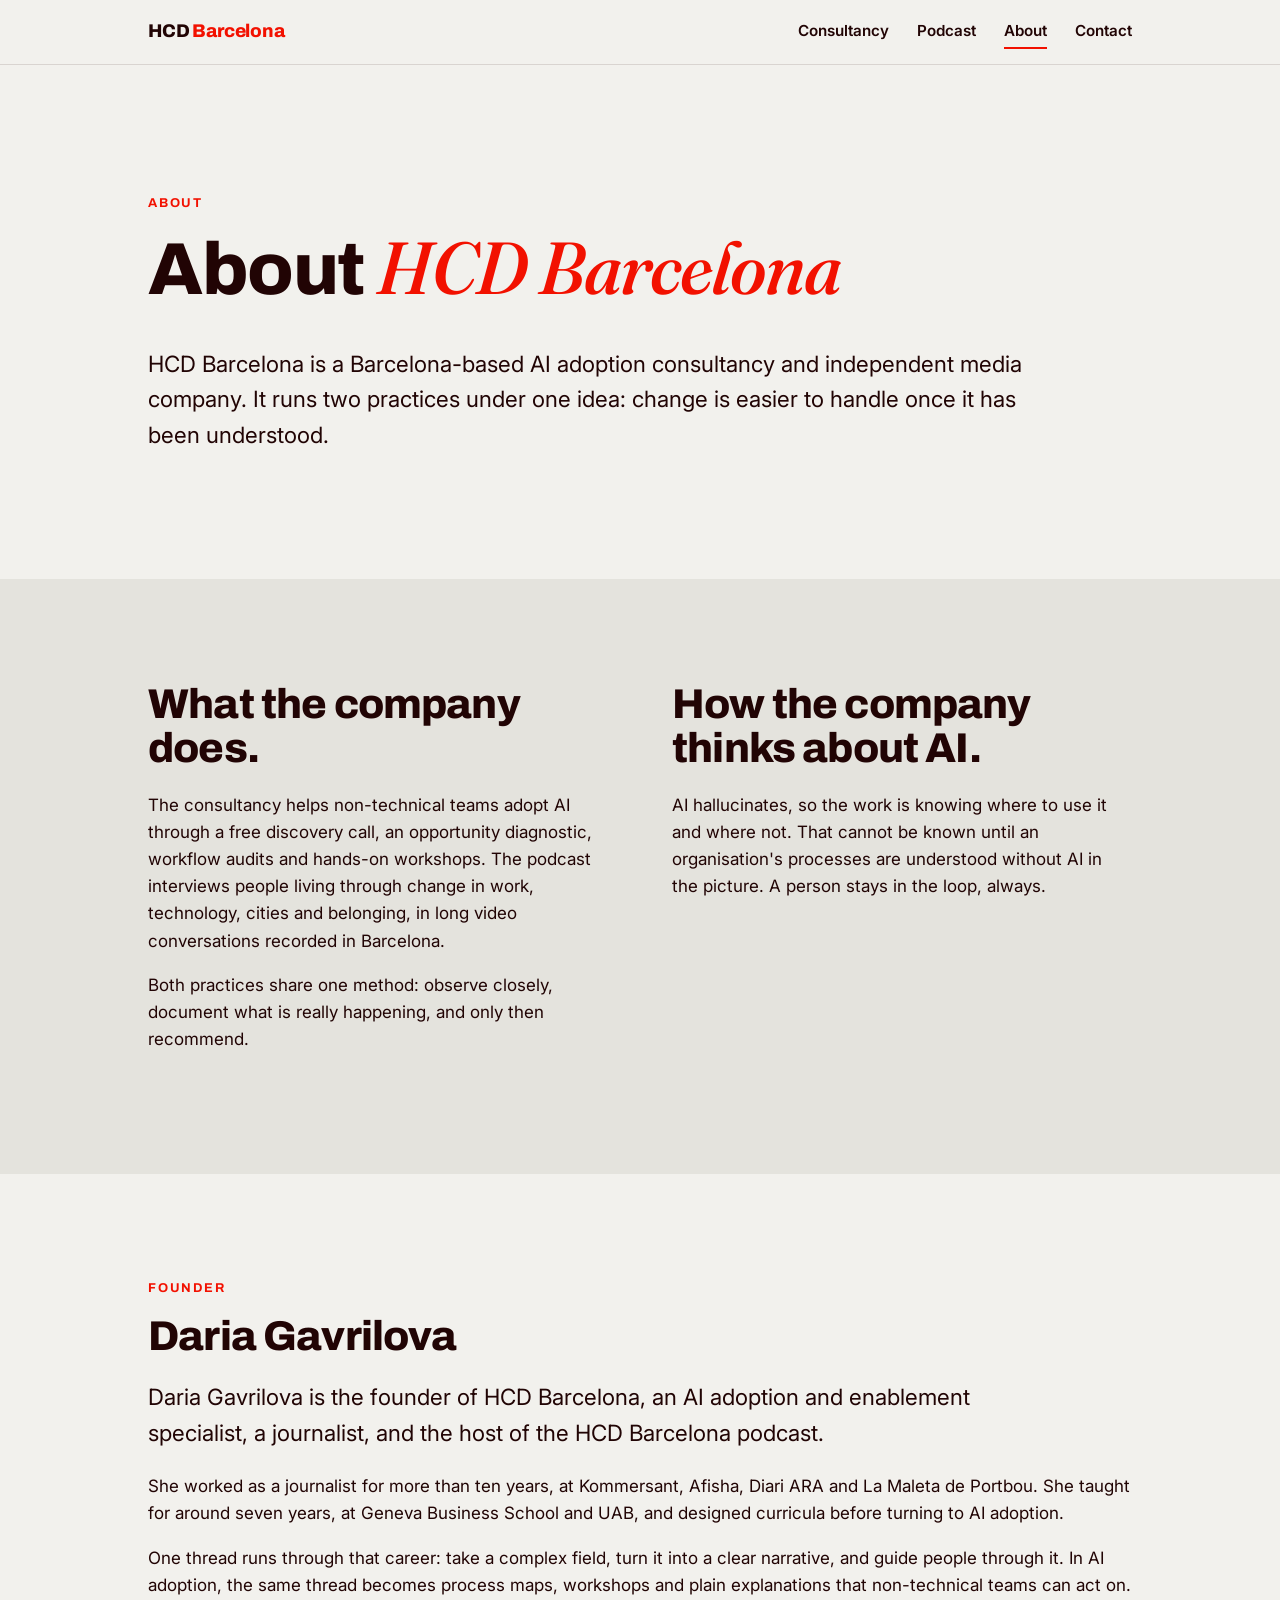
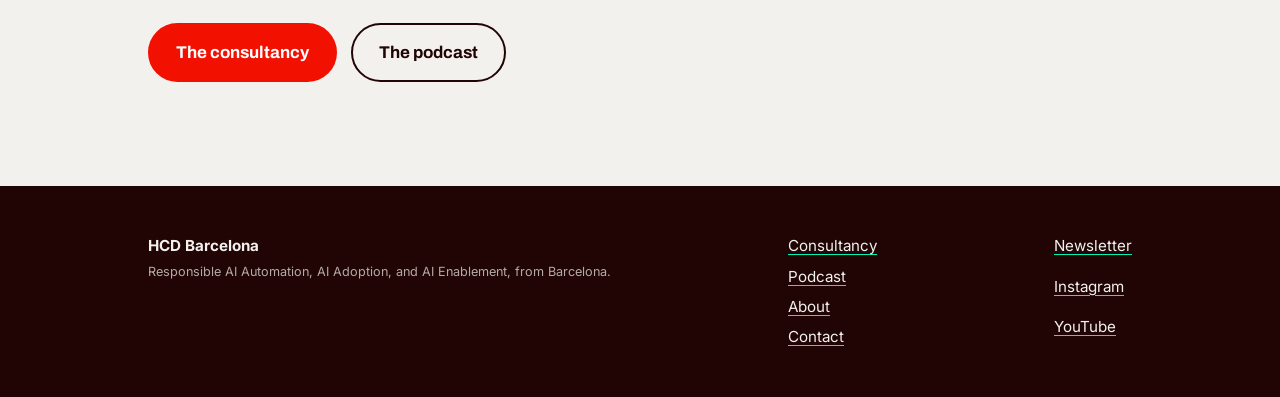
==== about/index.html @ b89d67d3 "Consultancy: four products (free Discovery Call, AI Opportunity Diagnostic, AI Workflow Audit, AI Ad" ====
<!doctype html>
<html lang="en">
<head>
<meta charset="utf-8">
<meta name="viewport" content="width=device-width, initial-scale=1">
<title>About HCD Barcelona | Founder Daria Gavrilova</title>
<meta name="description" content="HCD Barcelona is a Barcelona-based AI adoption consultancy and independent media company, founded by journalist and AI adoption specialist Daria Gavrilova.">
<meta property="og:title" content="About HCD Barcelona | Founder Daria Gavrilova">
<meta property="og:description" content="HCD Barcelona is a Barcelona-based AI adoption consultancy and independent media company, founded by journalist and AI adoption specialist Daria Gavrilova.">
<meta property="og:type" content="profile">
<meta property="og:url" content="https://hcdbarcelona.com/about/">
<link rel="canonical" href="https://hcdbarcelona.com/about/">
<link rel="preconnect" href="https://fonts.googleapis.com">
<link rel="preconnect" href="https://fonts.gstatic.com" crossorigin>
<link href="https://fonts.googleapis.com/css2?family=Archivo:wght@600;700;800&family=Fraunces:ital,wght@1,500&family=Inter:wght@400;600&display=swap" rel="stylesheet">
<link rel="icon" type="image/png" href="../assets/img/favicon.png">
<meta property="og:image" content="https://hcdbarcelona.com/assets/img/hcd-square.png">
<link rel="stylesheet" href="../css/style.css?v=20261007h">
<script type="application/ld+json">{"@context": "https://schema.org", "@type": "Person", "name": "Daria Gavrilova", "jobTitle": "Founder of HCD Barcelona; AI adoption and enablement specialist, journalist and host", "worksFor": {"@type": "Organization", "name": "HCD Barcelona", "url": "https://hcdbarcelona.com/"}, "url": "https://hcdbarcelona.com/about/", "sameAs": ["https://www.youtube.com/@hcdbarcelona", "https://www.instagram.com/hcdbarcelona", "https://ladaria.substack.com"]}</script>
</head>
<body>
<header class="site-header"><div class="wrap">
  <a class="brand" href="../">HCD <span>Barcelona</span></a>
  <nav class="nav" aria-label="Main">
    <a href="../consultancy/">Consultancy</a>
    <a href="../podcast/">Podcast</a>
    <a href="../about/">About</a>
    <a href="../contact/">Contact</a>
  </nav>
</div></header>

<main>
<section class="hero"><div class="wrap">
  <p class="eyebrow">About</p>
  <h1>About <em>HCD Barcelona</em></h1>
  <p class="lede">HCD Barcelona is a Barcelona-based AI adoption consultancy and independent media company. It runs two practices under one idea: change is easier to handle once it has been understood.</p>
</div></section>

<section class="band"><div class="wrap split">
  <div>
    <h2>What the company does.</h2>
    <p>The consultancy helps non-technical teams adopt AI through a free discovery call, an opportunity diagnostic, workflow audits and hands-on workshops. The podcast interviews people living through change in work, technology, cities and belonging, in long video conversations recorded in Barcelona.</p>
    <p>Both practices share one method: observe closely, document what is really happening, and only then recommend.</p>
  </div>
  <div>
    <h2>How the company thinks about AI.</h2>
    <p>AI hallucinates, so the work is knowing where to use it and where not. That cannot be known until an organisation's processes are understood without AI in the picture. A person stays in the loop, always.</p>
  </div>
</div></section>

<section><div class="wrap">
  <p class="eyebrow">Founder</p>
  <h2>Daria Gavrilova</h2>
  <!-- TODO: add portrait photo in assets/img/ -->
  <p class="lede">Daria Gavrilova is the founder of HCD Barcelona, an AI adoption and enablement specialist, a journalist, and the host of the HCD Barcelona podcast.</p>
  <p>She worked as a journalist for more than ten years, at Kommersant, Afisha, Diari ARA and La Maleta de Portbou. She taught for around seven years, at Geneva Business School and UAB, and designed curricula before turning to AI adoption.</p>
  <p>One thread runs through that career: take a complex field, turn it into a clear narrative, and guide people through it. In AI adoption, the same thread becomes process maps, workshops and plain explanations that non-technical teams can act on.</p>
  <div class="actions">
    <a class="btn" href="../consultancy/">The consultancy</a>
    <a class="btn ghost" href="../podcast/">The podcast</a>
  </div>
</div></section>
</main>

<footer class="site-footer"><div class="wrap">
  <div><strong>HCD Barcelona</strong><br><small>Responsible AI Automation, AI Adoption, and AI Enablement, from Barcelona.</small></div>
  <ul>
    <li><a href="../consultancy/">Consultancy</a></li>
    <li><a href="../podcast/">Podcast</a></li>
    <li><a href="../about/">About</a></li>
    <li><a href="../contact/">Contact</a></li>
  </ul>
  <ul>
    <li><a href="https://ladaria.substack.com" rel="noopener">Newsletter</a></li>
    <li><a href="https://www.instagram.com/hcdbarcelona" rel="noopener">Instagram</a></li>
    <li><a href="https://www.youtube.com/@hcdbarcelona" rel="noopener">YouTube</a></li>
    <!-- TODO: add LinkedIn URL -->
  </ul>
</div></footer>
<script src="../js/main.js?v=20261007h"></script>
</body>
</html>
---- css/style.css ----
:root {
  --cream: #e4e3dd;
  --paper: #f2f1ed;
  --red: #f21100;
  --brown: #733d39;
  --black: #210404;
  --blue: #3e0486;
  --mint-dark: #397365;
  --mint: #00f2b6;
  --maxw: 1080px;
  --pad: clamp(20px, 5vw, 48px);
}

*, *::before, *::after { box-sizing: border-box; }
html { scroll-behavior: smooth; }
body {
  margin: 0;
  background: var(--paper);
  color: var(--black);
  font-family: "Inter", system-ui, -apple-system, "Segoe UI", sans-serif;
  font-size: 1.0625rem;
  line-height: 1.6;
  -webkit-font-smoothing: antialiased;
}
img, iframe { max-width: 100%; display: block; }
a { color: inherit; text-decoration-color: var(--red); text-underline-offset: 3px; }
a:hover { color: var(--red); }

h1, h2, h3 {
  font-family: "Archivo", "Arial Black", sans-serif;
  font-weight: 800;
  line-height: 1.05;
  letter-spacing: -0.02em;
  margin: 0 0 0.5em;
}
h1 { font-size: clamp(2.4rem, 7vw, 4.6rem); }
h2 { font-size: clamp(1.7rem, 4vw, 2.6rem); }
h3 { font-size: 1.25rem; letter-spacing: -0.01em; }
em, .serif { font-family: "Fraunces", Georgia, serif; font-style: italic; font-weight: 500; }
p { margin: 0 0 1em; }
.lede { font-size: clamp(1.15rem, 2.4vw, 1.4rem); max-width: 40em; }

.wrap { max-width: var(--maxw); margin: 0 auto; padding: 0 var(--pad); }
section { padding: clamp(48px, 9vw, 104px) 0; }
.band { background: var(--cream); }
.dark { background: var(--black); color: var(--paper); }
.dark a { text-decoration-color: var(--mint); }
.eyebrow {
  font-family: "Archivo", sans-serif;
  font-weight: 700;
  font-size: 0.8rem;
  letter-spacing: 0.14em;
  text-transform: uppercase;
  color: var(--red);
  margin-bottom: 1rem;
}
.dark .eyebrow { color: var(--mint); }

/* header */
.site-header {
  position: sticky; top: 0; z-index: 10;
  background: var(--paper);
  border-bottom: 1px solid rgba(33, 4, 4, 0.12);
}
.site-header .wrap { display: flex; align-items: center; justify-content: space-between; gap: 16px; min-height: 64px; flex-wrap: wrap; }
.brand { font-family: "Archivo", sans-serif; font-weight: 800; text-decoration: none; letter-spacing: -0.01em; font-size: 1.15rem; }
.brand span { color: var(--red); }
.nav { display: flex; gap: clamp(14px, 3vw, 28px); flex-wrap: wrap; }
.nav a { text-decoration: none; font-weight: 600; font-size: 0.95rem; padding: 4px 0; border-bottom: 2px solid transparent; }
.nav a:hover, .nav a[aria-current="page"] { border-bottom-color: var(--red); color: inherit; }

/* buttons */
.btn {
  display: inline-block;
  background: var(--red); color: #fff;
  font-family: "Archivo", sans-serif; font-weight: 700;
  padding: 14px 26px; border-radius: 999px;
  text-decoration: none; border: 2px solid var(--red);
  transition: transform .15s ease, background .15s ease;
}
.btn:hover { color: #fff; background: var(--black); border-color: var(--black); transform: translateY(-1px); }
.btn.ghost { background: transparent; color: inherit; border-color: currentColor; }
.btn.ghost:hover { background: var(--black); color: var(--paper); border-color: var(--black); }
.actions { display: flex; gap: 14px; flex-wrap: wrap; margin-top: 1.5rem; }

/* hero */
.hero { padding-top: clamp(56px, 11vw, 128px); }
.hero h1 em { color: var(--red); }

/* grids / cards */
.grid { display: grid; gap: 24px; grid-template-columns: repeat(auto-fit, minmax(min(100%, 260px), 1fr)); margin-top: 2rem; }
.card { background: var(--paper); border: 1px solid rgba(33, 4, 4, 0.14); border-radius: 14px; padding: 28px; }
.band .card { background: var(--paper); }
.dark .card { background: rgba(255,255,255,0.05); border-color: rgba(255,255,255,0.16); }
.card .num { font-family: "Archivo", sans-serif; font-weight: 800; color: var(--red); font-size: 0.9rem; letter-spacing: .1em; }
.grid.wide { grid-template-columns: repeat(auto-fit, minmax(min(100%, 420px), 1fr)); }
.split { display: grid; gap: clamp(24px, 5vw, 64px); grid-template-columns: repeat(auto-fit, minmax(min(100%, 300px), 1fr)); align-items: start; }

.pull { font-family: "Fraunces", Georgia, serif; font-style: italic; font-size: clamp(1.4rem, 3.4vw, 2.2rem); line-height: 1.25; max-width: 28em; }
.tags { display: flex; flex-wrap: wrap; gap: 8px; list-style: none; padding: 0; margin: 1rem 0 0; }
.tags li { border: 1px solid currentColor; border-radius: 999px; padding: 4px 14px; font-size: 0.9rem; }

/* podcast */
.embed { aspect-ratio: 16 / 9; width: 100%; border: 0; border-radius: 14px; background: var(--black); }
#latest { margin-top: 2rem; }
#latest .meta { color: var(--brown); font-size: 0.9rem; font-weight: 600; margin: 1rem 0 .2rem; }
.episodes { list-style: none; padding: 0; margin: 2rem 0 0; display: grid; gap: 16px; }
.episodes li { padding: 20px 24px; border: 1px solid rgba(33,4,4,.14); border-radius: 14px; background: var(--paper); }
.episodes .meta { color: var(--brown); font-size: 0.9rem; font-weight: 600; }
.episodes h3 { margin: .2rem 0 .4rem; }

/* client logos */
.logos { list-style: none; padding: 0; margin: 2.5rem 0 0; display: flex; flex-wrap: wrap; align-items: center; gap: 32px clamp(32px, 6vw, 72px); }
.logos img { height: 56px; width: auto; max-width: 100%; filter: grayscale(1); opacity: .85; transition: filter .2s ease, opacity .2s ease; }
.logos img[alt^="Universitat"] { height: 76px; }
.logos img[alt="Product School"] { height: 96px; }
.logos a { display: block; line-height: 0; }
.logos img[alt="Kommersant"] { height: 72px; }
.logos img:hover { filter: none; opacity: 1; }

/* form */
form { display: grid; gap: 18px; max-width: 560px; }
label { font-weight: 600; font-size: 0.95rem; display: grid; gap: 6px; }
input, textarea, select {
  font: inherit; padding: 12px 14px; border-radius: 10px;
  border: 1.5px solid rgba(33,4,4,.35); background: #fff; color: var(--black);
}
input:focus, textarea:focus, select:focus { outline: 3px solid var(--mint); outline-offset: 1px; border-color: var(--black); }
textarea { min-height: 150px; resize: vertical; }
.hp { position: absolute; left: -9999px; }
.note { font-size: 0.85rem; color: var(--brown); }
.status { font-weight: 600; min-height: 1.5em; }

/* footer */
.site-footer { background: var(--black); color: var(--paper); padding: 48px 0; font-size: 0.95rem; }
.site-footer .wrap { display: flex; flex-wrap: wrap; gap: 24px 48px; justify-content: space-between; }
.site-footer ul { list-style: none; padding: 0; margin: 0; display: grid; gap: 6px; }
.site-footer a { text-decoration-color: var(--mint); }
.site-footer small { opacity: .7; }

:focus-visible { outline: 3px solid var(--mint); outline-offset: 2px; }
@media (prefers-reduced-motion: reduce) { * { transition: none !important; scroll-behavior: auto !important; } }
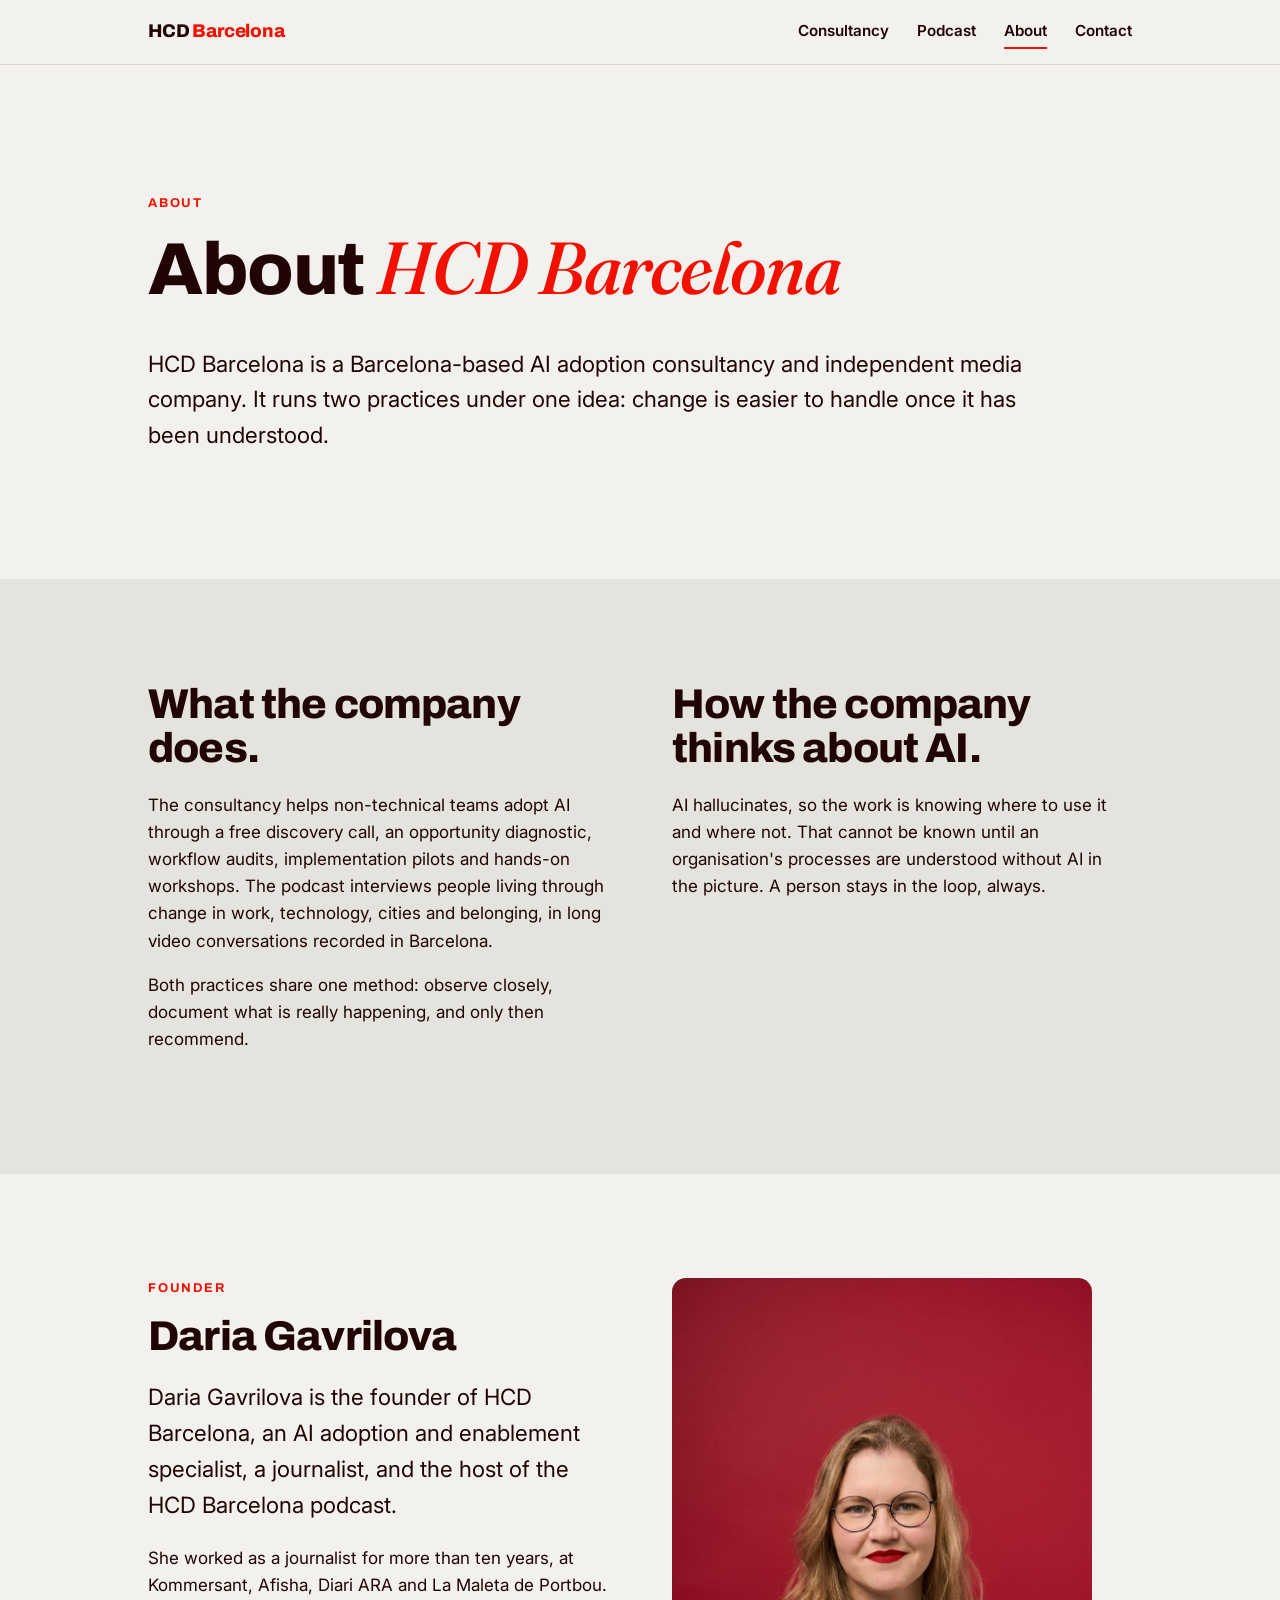
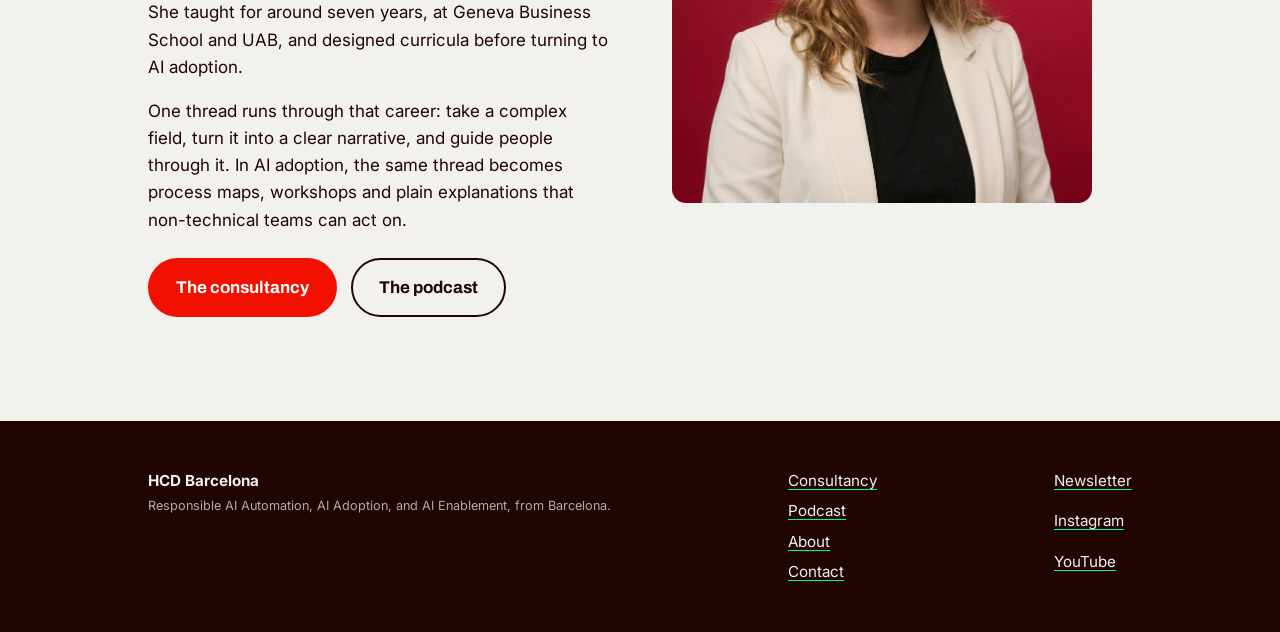
==== commit 1d8fc5d6: "Add Pilot / Implementation Sprint, Free Call strip with large prices, photos, 'No blind automation' " ====
--- a/about/index.html
+++ b/about/index.html
@@ -15,7 +15,7 @@
 <link href="https://fonts.googleapis.com/css2?family=Archivo:wght@600;700;800&family=Fraunces:ital,wght@1,500&family=Inter:wght@400;600&display=swap" rel="stylesheet">
 <link rel="icon" type="image/png" href="../assets/img/favicon.png">
 <meta property="og:image" content="https://hcdbarcelona.com/assets/img/hcd-square.png">
-<link rel="stylesheet" href="../css/style.css?v=20261007h">
+<link rel="stylesheet" href="../css/style.css?v=20261007l">
 <script type="application/ld+json">{"@context": "https://schema.org", "@type": "Person", "name": "Daria Gavrilova", "jobTitle": "Founder of HCD Barcelona; AI adoption and enablement specialist, journalist and host", "worksFor": {"@type": "Organization", "name": "HCD Barcelona", "url": "https://hcdbarcelona.com/"}, "url": "https://hcdbarcelona.com/about/", "sameAs": ["https://www.youtube.com/@hcdbarcelona", "https://www.instagram.com/hcdbarcelona", "https://ladaria.substack.com"]}</script>
 </head>
 <body>
@@ -39,7 +39,7 @@
 <section class="band"><div class="wrap split">
   <div>
     <h2>What the company does.</h2>
-    <p>The consultancy helps non-technical teams adopt AI through a free discovery call, an opportunity diagnostic, workflow audits and hands-on workshops. The podcast interviews people living through change in work, technology, cities and belonging, in long video conversations recorded in Barcelona.</p>
+    <p>The consultancy helps non-technical teams adopt AI through a free discovery call, an opportunity diagnostic, workflow audits, implementation pilots and hands-on workshops. The podcast interviews people living through change in work, technology, cities and belonging, in long video conversations recorded in Barcelona.</p>
     <p>Both practices share one method: observe closely, document what is really happening, and only then recommend.</p>
   </div>
   <div>
@@ -48,10 +48,10 @@
   </div>
 </div></section>
 
-<section><div class="wrap">
+<section><div class="wrap split">
+<div>
   <p class="eyebrow">Founder</p>
   <h2>Daria Gavrilova</h2>
-  <!-- TODO: add portrait photo in assets/img/ -->
   <p class="lede">Daria Gavrilova is the founder of HCD Barcelona, an AI adoption and enablement specialist, a journalist, and the host of the HCD Barcelona podcast.</p>
   <p>She worked as a journalist for more than ten years, at Kommersant, Afisha, Diari ARA and La Maleta de Portbou. She taught for around seven years, at Geneva Business School and UAB, and designed curricula before turning to AI adoption.</p>
   <p>One thread runs through that career: take a complex field, turn it into a clear narrative, and guide people through it. In AI adoption, the same thread becomes process maps, workshops and plain explanations that non-technical teams can act on.</p>
@@ -59,6 +59,8 @@
     <a class="btn" href="../consultancy/">The consultancy</a>
     <a class="btn ghost" href="../podcast/">The podcast</a>
   </div>
+</div>
+<figure class="photo portrait"><img src="../assets/img/daria-portrait.jpg" alt="Portrait of Daria Gavrilova, founder of HCD Barcelona" width="843" height="1264" loading="lazy"></figure>
 </div></section>
 </main>
 
@@ -77,6 +79,6 @@
     <!-- TODO: add LinkedIn URL -->
   </ul>
 </div></footer>
-<script src="../js/main.js?v=20261007h"></script>
+<script src="../js/main.js?v=20261007l"></script>
 </body>
 </html>
--- a/css/style.css
+++ b/css/style.css
@@ -109,6 +109,21 @@
 .episodes .meta { color: var(--brown); font-size: 0.9rem; font-weight: 600; }
 .episodes h3 { margin: .2rem 0 .4rem; }
 
+/* free call strip and prices */
+.freecall { display: flex; align-items: center; justify-content: center; gap: 6px 16px; flex-wrap: wrap; width: 100%; margin-top: 2rem; padding: 14px 24px; background: var(--red); color: #fff; border: 2px solid var(--red); border-radius: 999px; font-family: "Archivo", sans-serif; font-weight: 800; font-size: 1.3rem; text-decoration: none; transition: background .15s ease, border-color .15s ease; }
+.freecall small { font-family: "Inter", sans-serif; font-weight: 600; font-size: 0.9rem; opacity: .92; }
+.freecall:hover { background: var(--black); border-color: var(--black); color: #fff; }
+.freenote { text-align: center; color: var(--brown); font-size: 0.95rem; margin: .8rem auto 0; max-width: 40em; }
+.price { font-family: "Archivo", sans-serif; font-weight: 800; font-size: clamp(2.1rem, 4.5vw, 3rem); line-height: 1; letter-spacing: -0.02em; margin: .3rem 0 .5rem; }
+.price.soft { font-size: clamp(1.4rem, 3vw, 1.8rem); color: var(--brown); }
+
+/* photos */
+.photo { margin: 0; }
+.photo img { display: block; width: 100%; height: auto; border-radius: 14px; }
+.photo figcaption { font-size: 0.9rem; color: var(--brown); margin-top: .7rem; }
+.dark .photo figcaption { color: rgba(242, 241, 237, .7); }
+.photo.portrait img { aspect-ratio: 4 / 5; object-fit: cover; object-position: center top; max-width: 420px; }
+
 /* client logos */
 .logos { list-style: none; padding: 0; margin: 2.5rem 0 0; display: flex; flex-wrap: wrap; align-items: center; gap: 32px clamp(32px, 6vw, 72px); }
 .logos img { height: 56px; width: auto; max-width: 100%; filter: grayscale(1); opacity: .85; transition: filter .2s ease, opacity .2s ease; }
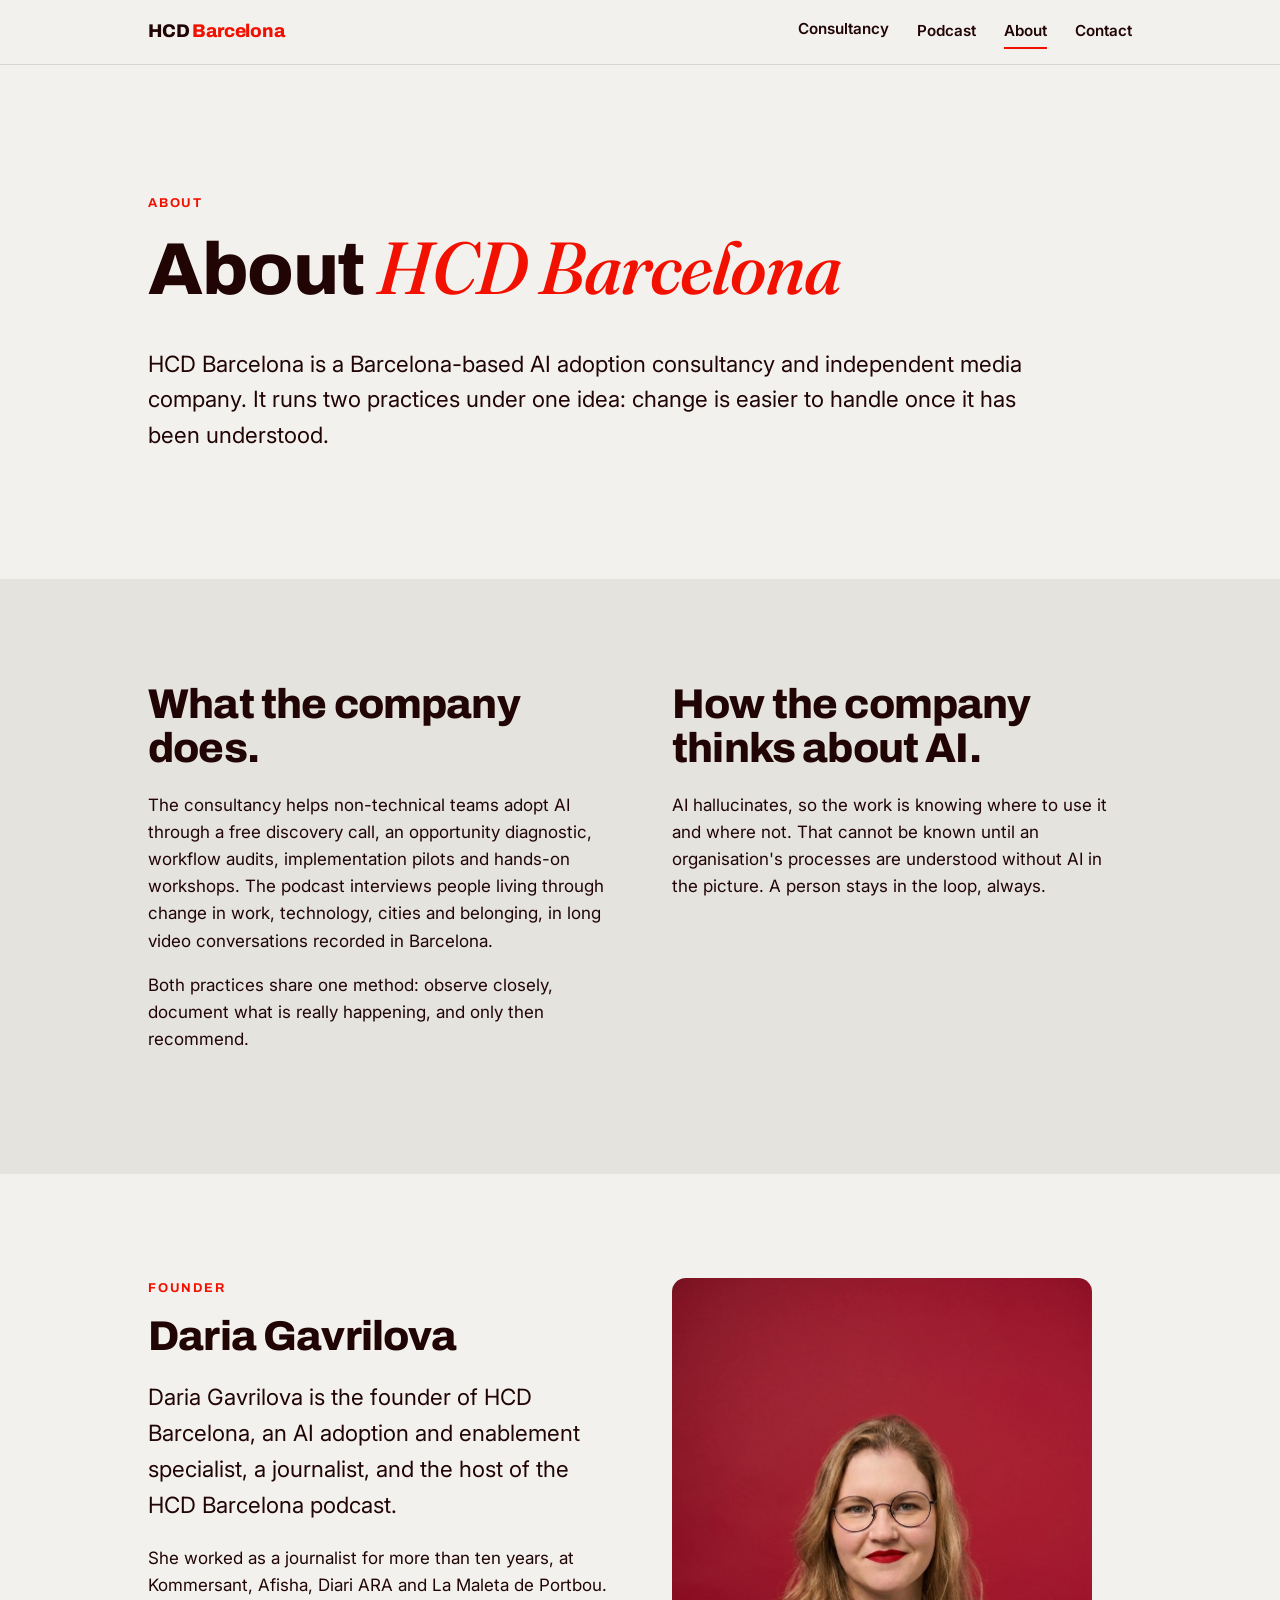
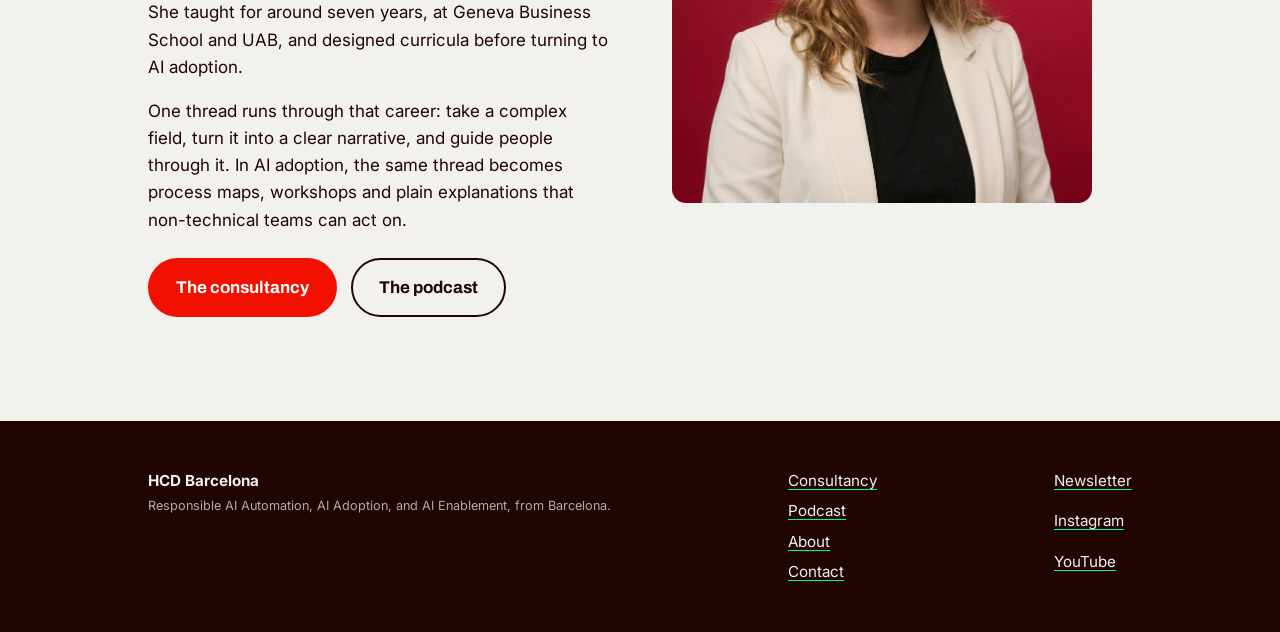
==== commit aae395a2: "Consultancy: case studies section under the priced offers, with Consultancy dropdown Co-Authored-By:" ====
--- a/about/index.html
+++ b/about/index.html
@@ -15,14 +15,20 @@
 <link href="https://fonts.googleapis.com/css2?family=Archivo:wght@600;700;800&family=Fraunces:ital,wght@1,500&family=Inter:wght@400;600&display=swap" rel="stylesheet">
 <link rel="icon" type="image/png" href="../assets/img/favicon.png">
 <meta property="og:image" content="https://hcdbarcelona.com/assets/img/hcd-square.png">
-<link rel="stylesheet" href="../css/style.css?v=20261007l">
+<link rel="stylesheet" href="../css/style.css?v=20261007n">
 <script type="application/ld+json">{"@context": "https://schema.org", "@type": "Person", "name": "Daria Gavrilova", "jobTitle": "Founder of HCD Barcelona; AI adoption and enablement specialist, journalist and host", "worksFor": {"@type": "Organization", "name": "HCD Barcelona", "url": "https://hcdbarcelona.com/"}, "url": "https://hcdbarcelona.com/about/", "sameAs": ["https://www.youtube.com/@hcdbarcelona", "https://www.instagram.com/hcdbarcelona", "https://ladaria.substack.com"]}</script>
 </head>
 <body>
 <header class="site-header"><div class="wrap">
   <a class="brand" href="../">HCD <span>Barcelona</span></a>
   <nav class="nav" aria-label="Main">
-    <a href="../consultancy/">Consultancy</a>
+    <div class="has-sub">
+      <a href="../consultancy/">Consultancy</a>
+      <div class="submenu"><div>
+        <a href="../consultancy/">Services &amp; pricing</a>
+        <a href="../consultancy/#case-studies">Case studies</a>
+      </div></div>
+    </div>
     <a href="../podcast/">Podcast</a>
     <a href="../about/">About</a>
     <a href="../contact/">Contact</a>
@@ -79,6 +85,6 @@
     <!-- TODO: add LinkedIn URL -->
   </ul>
 </div></footer>
-<script src="../js/main.js?v=20261007l"></script>
+<script src="../js/main.js?v=20261007n"></script>
 </body>
 </html>
--- a/css/style.css
+++ b/css/style.css
@@ -125,6 +125,9 @@
 .photo.portrait img { aspect-ratio: 4 / 5; object-fit: cover; object-position: center top; max-width: 420px; }
 
 /* client logos */
+.logos-band { padding: clamp(32px, 5vw, 56px) 0; text-align: center; }
+.logos-band .eyebrow { margin-bottom: 0; }
+.logos-band .logos { justify-content: center; margin-top: 1.75rem; }
 .logos { list-style: none; padding: 0; margin: 2.5rem 0 0; display: flex; flex-wrap: wrap; align-items: center; gap: 32px clamp(32px, 6vw, 72px); }
 .logos img { height: 56px; width: auto; max-width: 100%; filter: grayscale(1); opacity: .85; transition: filter .2s ease, opacity .2s ease; }
 .logos img[alt^="Universitat"] { height: 76px; }
@@ -155,3 +158,33 @@
 
 :focus-visible { outline: 3px solid var(--mint); outline-offset: 2px; }
 @media (prefers-reduced-motion: reduce) { * { transition: none !important; scroll-behavior: auto !important; } }
+
+/* nav dropdown */
+.nav .has-sub { position: relative; }
+.nav .submenu { display: none; position: absolute; top: 100%; left: -14px; padding-top: 12px; z-index: 20; }
+.nav .submenu > div { background: var(--paper); border: 1px solid rgba(33, 4, 4, 0.14); border-radius: 12px; padding: 8px; box-shadow: 0 10px 28px rgba(33, 4, 4, 0.12); min-width: 190px; }
+.nav .has-sub:hover .submenu, .nav .has-sub:focus-within .submenu { display: block; }
+.nav .submenu a { display: block; padding: 9px 12px; border-bottom: 0; border-radius: 8px; white-space: nowrap; font-weight: 600; font-size: 0.95rem; }
+.nav .submenu a:hover { background: var(--cream); color: var(--black); }
+@media (max-width: 700px) { .nav .submenu { display: none !important; } }
+
+/* case studies */
+#case-studies { scroll-margin-top: 72px; }
+.cases { gap: 28px; margin-top: 2.5rem; }
+.cases .card:last-child:nth-child(odd) { grid-column: 1 / -1; }
+.case .tag { font-family: "Archivo", sans-serif; font-weight: 700; font-size: 0.78rem; letter-spacing: .1em; text-transform: uppercase; color: var(--red); margin-bottom: .6rem; }
+.case .metric { font-family: "Archivo", sans-serif; font-weight: 800; font-size: clamp(2rem, 4.6vw, 2.9rem); line-height: 1.02; letter-spacing: -0.02em; margin: 0 0 .4rem; }
+.case .metric .arrow { color: var(--red); }
+.case h3 { margin-top: 1.1rem; }
+.bars { margin: 1.1rem 0 1.3rem; display: grid; gap: 7px; }
+.bar-group { font-size: 0.78rem; font-weight: 700; letter-spacing: .06em; text-transform: uppercase; color: var(--brown); margin: .7rem 0 0; }
+.bar-row { display: grid; grid-template-columns: 76px 1fr 64px; align-items: center; gap: 12px; font-size: 0.88rem; }
+.bar-label { color: var(--brown); font-weight: 600; }
+.bar-val { font-weight: 700; text-align: right; }
+.bar { height: 10px; border-radius: 999px; background: rgba(33, 4, 4, 0.1); overflow: hidden; display: block; }
+.bar i { display: block; height: 100%; border-radius: 999px; background: var(--red); }
+.bar i.was { background: rgba(115, 61, 57, 0.45); }
+.steps { list-style: none; padding: 0; margin: 1.1rem 0 1.3rem; display: flex; flex-wrap: wrap; gap: 8px; counter-reset: s; }
+.steps li { counter-increment: s; border: 1px solid rgba(33, 4, 4, 0.25); border-radius: 999px; padding: 6px 14px; font-size: 0.88rem; font-weight: 600; }
+.steps li::before { content: counter(s) "  "; color: var(--red); font-family: "Archivo", sans-serif; font-weight: 800; }
+@media (max-width: 480px) { .bar-row { grid-template-columns: 62px 1fr 56px; gap: 8px; } }
